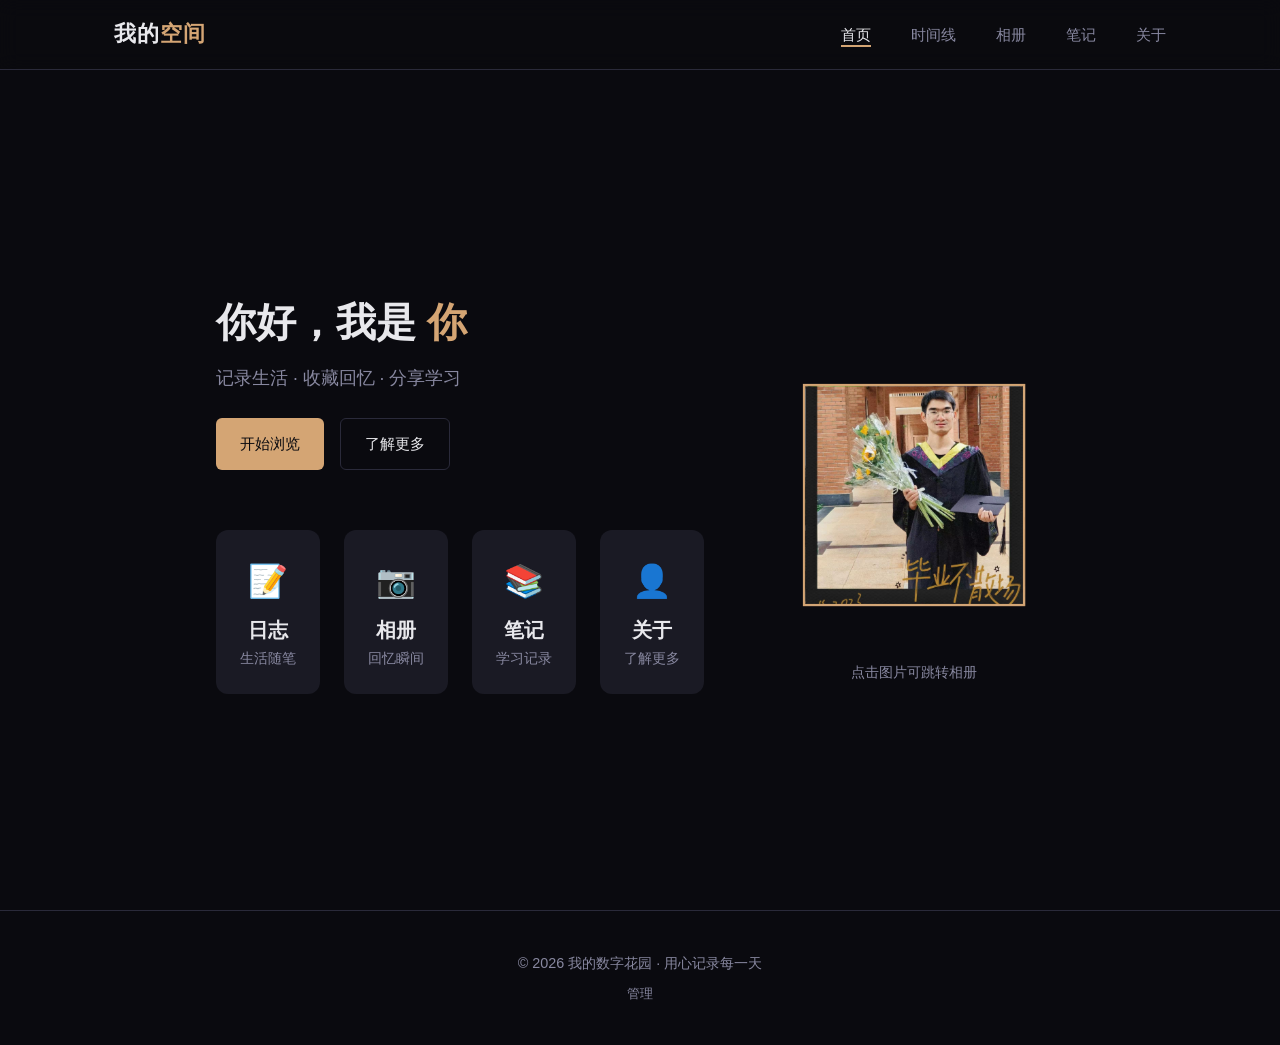
==== index.html @ 01b20768 "Add Supabase cloud storage support" ====
<!DOCTYPE html>
<html lang="zh-CN">
<head>
  <meta charset="UTF-8">
  <meta name="viewport" content="width=device-width, initial-scale=1.0">
  <title>我的数字花园</title>
  <link rel="stylesheet" href="css/base.css">
  <link rel="stylesheet" href="css/components.css">
  <style>
    .hero {
      min-height: calc(100vh - 70px);
      display: flex;
      align-items: center;
      justify-content: center;
      gap: var(--spacing-xl);
      padding: var(--spacing-lg) var(--spacing-md);
    }
    
    .hero-content {
      max-width: 500px;
    }
    
    .hero h1 {
      margin-bottom: var(--spacing-sm);
    }
    
    .hero h1 span {
      color: var(--color-accent);
    }
    
    .hero .tagline {
      color: var(--color-text-muted);
      font-size: 1.1rem;
      margin-bottom: var(--spacing-md);
    }
    
    .hero-actions {
      display: flex;
      gap: var(--spacing-sm);
    }
    
    .hero-3d {
      width: 300px;
      height: 300px;
      perspective: 1000px;
      cursor: pointer;
    }
    
    .cube-wrap {
      width: 100%;
      height: 100%;
      position: relative;
      transform-style: preserve-3d;
      animation: rotateCube 20s linear infinite;
    }
    
    @keyframes rotateCube {
      from { transform: rotateX(-10deg) rotateY(0deg); }
      to { transform: rotateX(-10deg) rotateY(360deg); }
    }
    
    .cube-face {
      position: absolute;
      width: 200px;
      height: 200px;
      left: 50px;
      top: 50px;
      border: 2px solid var(--color-accent);
      overflow: hidden;
    }
    
    .cube-face img {
      width: 100%;
      height: 100%;
      object-fit: cover;
    }
    
    .cube-face.front  { transform: translateZ(100px); }
    .cube-face.back   { transform: rotateY(180deg) translateZ(100px); }
    .cube-face.left   { transform: rotateY(-90deg) translateZ(100px); }
    .cube-face.right  { transform: rotateY(90deg) translateZ(100px); }
    .cube-face.top    { transform: rotateX(90deg) translateZ(100px); }
    .cube-face.bottom { transform: rotateX(-90deg) translateZ(100px); }
    
    .hero-3d:hover .cube-wrap {
      animation-play-state: paused;
    }
    
    .hero-3d .hint {
      text-align: center;
      margin-top: var(--spacing-sm);
      font-size: 0.85rem;
      color: var(--color-text-muted);
    }
    
    .quick-links {
      display: grid;
      grid-template-columns: repeat(4, 1fr);
      gap: var(--spacing-md);
      margin-top: var(--spacing-xl);
    }
    
    .quick-link {
      text-align: center;
      padding: var(--spacing-md);
      background: var(--color-card);
      border-radius: var(--radius-md);
      transition: var(--transition);
    }
    
    .quick-link:hover {
      background: var(--color-card-hover);
      transform: translateY(-5px);
    }
    
    .quick-link-icon {
      font-size: 2rem;
      margin-bottom: var(--spacing-xs);
    }
    
    .quick-link h4 {
      color: var(--color-text);
      margin-bottom: 4px;
    }
    
    .quick-link p {
      font-size: 0.85rem;
      color: var(--color-text-muted);
    }
    
    @media (max-width: 900px) {
      .hero {
        flex-direction: column;
        text-align: center;
      }
      
      .hero-actions {
        justify-content: center;
      }
      
      .quick-links {
        grid-template-columns: repeat(2, 1fr);
      }
    }
    
    @media (max-width: 500px) {
      .hero-3d {
        width: 200px;
        height: 200px;
      }
      
      .cube-face {
        width: 140px;
        height: 140px;
        left: 30px;
        top: 30px;
      }
      
      .cube-face.front { transform: translateZ(70px); }
      .cube-face.back { transform: rotateY(180deg) translateZ(70px); }
      .cube-face.left { transform: rotateY(-90deg) translateZ(70px); }
      .cube-face.right { transform: rotateY(90deg) translateZ(70px); }
      .cube-face.top { transform: rotateX(90deg) translateZ(70px); }
      .cube-face.bottom { transform: rotateX(-90deg) translateZ(70px); }
    }
  </style>
</head>
<body>
  <nav class="nav">
    <div class="container nav-inner">
      <a href="index.html" class="nav-logo">我的<span>空间</span></a>
      <ul class="nav-links">
        <li><a href="index.html">首页</a></li>
        <li><a href="timeline.html">时间线</a></li>
        <li><a href="gallery.html">相册</a></li>
        <li><a href="notes.html">笔记</a></li>
        <li><a href="about.html">关于</a></li>
      </ul>
      <div class="nav-toggle">
        <span></span>
        <span></span>
        <span></span>
      </div>
    </div>
  </nav>

  <main class="page">
    <section class="hero container">
      <div class="hero-content fade-in">
        <h1>你好，我是 <span>你</span></h1>
        <p class="tagline">记录生活 · 收藏回忆 · 分享学习</p>
        <div class="hero-actions">
          <a href="timeline.html" class="btn btn-primary">开始浏览</a>
          <a href="about.html" class="btn btn-secondary">了解更多</a>
        </div>
        <div class="quick-links">
          <a href="timeline.html" class="quick-link">
            <div class="quick-link-icon">📝</div>
            <h4>日志</h4>
            <p>生活随笔</p>
          </a>
          <a href="gallery.html" class="quick-link">
            <div class="quick-link-icon">📷</div>
            <h4>相册</h4>
            <p>回忆瞬间</p>
          </a>
          <a href="notes.html" class="quick-link">
            <div class="quick-link-icon">📚</div>
            <h4>笔记</h4>
            <p>学习记录</p>
          </a>
          <a href="about.html" class="quick-link">
            <div class="quick-link-icon">👤</div>
            <h4>关于</h4>
            <p>了解更多</p>
          </a>
        </div>
      </div>
      <div class="hero-3d fade-in">
        <div class="cube-wrap">
          <div class="cube-face front"><img src="images/1.jpg" alt=""></div>
          <div class="cube-face back"><img src="images/2.jpg" alt=""></div>
          <div class="cube-face left"><img src="images/3.jpg" alt=""></div>
          <div class="cube-face right"><img src="images/4.jpg" alt=""></div>
          <div class="cube-face top"><img src="images/5.jpg" alt=""></div>
          <div class="cube-face bottom"><img src="images/6.jpg" alt=""></div>
        </div>
        <p class="hint">点击图片可跳转相册</p>
      </div>
    </section>
  </main>

  <footer class="footer">
    <div class="container">
      <p>© 2026 我的数字花园 · 用心记录每一天</p>
      <p style="margin-top: 8px; font-size: 0.8rem;"><a href="admin.html" style="color: var(--color-text-muted);">管理</a></p>
    </div>
  </footer>

  <script src="js/supabase.js"></script>
  <script src="js/main.js"></script>
  <script src="js/frontend.js"></script>
</body>
</html>
---- css/base.css ----
:root {
  --color-bg: #0a0a0f;
  --color-bg-secondary: #12121a;
  --color-card: #1a1a24;
  --color-card-hover: #222230;
  --color-text: #e8e8ec;
  --color-text-muted: #8888a0;
  --color-accent: #d4a574;
  --color-accent-secondary: #7eb8da;
  --color-border: #2a2a3a;
  
  --font-primary: 'Segoe UI', 'PingFang SC', sans-serif;
  --font-serif: 'Georgia', serif;
  
  --spacing-xs: 8px;
  --spacing-sm: 16px;
  --spacing-md: 24px;
  --spacing-lg: 40px;
  --spacing-xl: 60px;
  
  --radius-sm: 6px;
  --radius-md: 12px;
  --radius-lg: 20px;
  
  --shadow-card: 0 4px 20px rgba(0, 0, 0, 0.3);
  --shadow-hover: 0 8px 30px rgba(0, 0, 0, 0.4);
  
  --transition: all 0.3s ease;
}

*, *::before, *::after {
  box-sizing: border-box;
  margin: 0;
  padding: 0;
}

html {
  scroll-behavior: smooth;
}

body {
  font-family: var(--font-primary);
  background-color: var(--color-bg);
  color: var(--color-text);
  line-height: 1.7;
  min-height: 100vh;
}

a {
  color: var(--color-accent);
  text-decoration: none;
  transition: var(--transition);
}

a:hover {
  color: var(--color-text);
}

img {
  max-width: 100%;
  height: auto;
  display: block;
}

h1, h2, h3, h4, h5, h6 {
  font-weight: 600;
  line-height: 1.3;
}

h1 { font-size: 2.5rem; }
h2 { font-size: 2rem; }
h3 { font-size: 1.5rem; }
h4 { font-size: 1.25rem; }

.container {
  width: 100%;
  max-width: 1100px;
  margin: 0 auto;
  padding: 0 var(--spacing-md);
}

.page {
  min-height: 100vh;
  padding-top: 80px;
}

.section {
  padding: var(--spacing-xl) 0;
}

.fade-in {
  opacity: 0;
  transform: translateY(20px);
  transition: opacity 0.6s ease, transform 0.6s ease;
}

.fade-in.visible {
  opacity: 1;
  transform: translateY(0);
}

::-webkit-scrollbar {
  width: 8px;
}

::-webkit-scrollbar-track {
  background: var(--color-bg-secondary);
}

::-webkit-scrollbar-thumb {
  background: var(--color-border);
  border-radius: 4px;
}

::-webkit-scrollbar-thumb:hover {
  background: var(--color-accent);
}

::selection {
  background: var(--color-accent);
  color: var(--color-bg);
}

@media (max-width: 768px) {
  :root {
    --spacing-xl: 40px;
    --spacing-lg: 30px;
  }
  
  h1 { font-size: 2rem; }
  h2 { font-size: 1.75rem; }
}
---- css/components.css ----
.nav {
  position: fixed;
  top: 0;
  left: 0;
  right: 0;
  height: 70px;
  background: rgba(10, 10, 15, 0.9);
  backdrop-filter: blur(10px);
  z-index: 1000;
  border-bottom: 1px solid var(--color-border);
}

.nav-inner {
  display: flex;
  align-items: center;
  justify-content: space-between;
  height: 100%;
}

.nav-logo {
  font-size: 1.4rem;
  font-weight: 700;
  color: var(--color-text);
  letter-spacing: 1px;
}

.nav-logo span {
  color: var(--color-accent);
}

.nav-links {
  display: flex;
  gap: var(--spacing-lg);
  list-style: none;
}

.nav-links a {
  color: var(--color-text-muted);
  font-size: 0.95rem;
  position: relative;
}

.nav-links a::after {
  content: '';
  position: absolute;
  bottom: -4px;
  left: 0;
  width: 0;
  height: 2px;
  background: var(--color-accent);
  transition: width 0.3s ease;
}

.nav-links a:hover,
.nav-links a.active {
  color: var(--color-text);
}

.nav-links a:hover::after,
.nav-links a.active::after {
  width: 100%;
}

.nav-toggle {
  display: none;
  flex-direction: column;
  gap: 5px;
  cursor: pointer;
  padding: 5px;
}

.nav-toggle span {
  width: 25px;
  height: 2px;
  background: var(--color-text);
  transition: var(--transition);
}

.card {
  background: var(--color-card);
  border-radius: var(--radius-md);
  padding: var(--spacing-md);
  box-shadow: var(--shadow-card);
  transition: var(--transition);
}

.card:hover {
  background: var(--color-card-hover);
  box-shadow: var(--shadow-hover);
  transform: translateY(-3px);
}

.btn {
  display: inline-flex;
  align-items: center;
  gap: 8px;
  padding: 12px 24px;
  border-radius: var(--radius-sm);
  font-size: 0.95rem;
  font-weight: 500;
  cursor: pointer;
  transition: var(--transition);
  border: none;
}

.btn-primary {
  background: var(--color-accent);
  color: var(--color-bg);
}

.btn-primary:hover {
  background: #e0b080;
  transform: translateY(-2px);
}

.btn-secondary {
  background: transparent;
  border: 1px solid var(--color-border);
  color: var(--color-text);
}

.btn-secondary:hover {
  border-color: var(--color-accent);
  color: var(--color-accent);
}

.tag {
  display: inline-block;
  padding: 4px 12px;
  background: rgba(212, 165, 116, 0.15);
  color: var(--color-accent);
  border-radius: 20px;
  font-size: 0.8rem;
}

.tag-blue {
  background: rgba(126, 184, 218, 0.15);
  color: var(--color-accent-secondary);
}

.avatar {
  width: 120px;
  height: 120px;
  border-radius: 50%;
  object-fit: cover;
  border: 3px solid var(--color-accent);
}

.profile-card {
  text-align: center;
  padding: var(--spacing-lg);
}

.profile-card .avatar {
  margin: 0 auto var(--spacing-md);
}

.profile-card h2 {
  margin-bottom: var(--spacing-xs);
}

.profile-card .bio {
  color: var(--color-text-muted);
  margin-bottom: var(--spacing-md);
}

.social-links {
  display: flex;
  justify-content: center;
  gap: var(--spacing-sm);
}

.social-links a {
  width: 40px;
  height: 40px;
  display: flex;
  align-items: center;
  justify-content: center;
  border-radius: 50%;
  background: var(--color-bg-secondary);
  color: var(--color-text-muted);
  transition: var(--transition);
}

.social-links a:hover {
  background: var(--color-accent);
  color: var(--color-bg);
}

.grid {
  display: grid;
  gap: var(--spacing-md);
}

.grid-2 { grid-template-columns: repeat(2, 1fr); }
.grid-3 { grid-template-columns: repeat(3, 1fr); }
.grid-4 { grid-template-columns: repeat(4, 1fr); }

.timeline {
  position: relative;
  padding-left: 30px;
}

.timeline::before {
  content: '';
  position: absolute;
  left: 8px;
  top: 0;
  bottom: 0;
  width: 2px;
  background: var(--color-border);
}

.timeline-item {
  position: relative;
  padding-bottom: var(--spacing-lg);
}

.timeline-item::before {
  content: '';
  position: absolute;
  left: -26px;
  top: 5px;
  width: 12px;
  height: 12px;
  border-radius: 50%;
  background: var(--color-accent);
  border: 3px solid var(--color-bg);
}

.timeline-date {
  font-size: 0.85rem;
  color: var(--color-accent);
  margin-bottom: var(--spacing-xs);
}

.gallery-grid {
  display: grid;
  grid-template-columns: repeat(auto-fill, minmax(250px, 1fr));
  gap: var(--spacing-sm);
}

.gallery-item {
  aspect-ratio: 1;
  border-radius: var(--radius-sm);
  overflow: hidden;
  cursor: pointer;
  position: relative;
}

.gallery-item img {
  width: 100%;
  height: 100%;
  object-fit: cover;
  transition: transform 0.4s ease;
}

.gallery-item:hover img {
  transform: scale(1.1);
}

.gallery-item::after {
  content: '';
  position: absolute;
  inset: 0;
  background: linear-gradient(to top, rgba(0,0,0,0.5), transparent);
  opacity: 0;
  transition: var(--transition);
}

.gallery-item:hover::after {
  opacity: 1;
}

.lightbox {
  position: fixed;
  inset: 0;
  background: rgba(0, 0, 0, 0.95);
  z-index: 2000;
  display: none;
  align-items: center;
  justify-content: center;
  cursor: zoom-out;
}

.lightbox.active {
  display: flex;
}

.lightbox img {
  max-width: 90vw;
  max-height: 90vh;
  object-fit: contain;
}

.notes-list {
  display: flex;
  flex-direction: column;
  gap: var(--spacing-md);
}

.note-card {
  padding: var(--spacing-md);
}

.note-card h3 {
  margin-bottom: var(--spacing-xs);
}

.note-card .note-meta {
  font-size: 0.85rem;
  color: var(--color-text-muted);
  margin-bottom: var(--spacing-sm);
}

.note-card .note-excerpt {
  color: var(--color-text-muted);
  font-size: 0.95rem;
}

.footer {
  padding: var(--spacing-lg) 0;
  text-align: center;
  border-top: 1px solid var(--color-border);
  color: var(--color-text-muted);
  font-size: 0.9rem;
}

@media (max-width: 768px) {
  .nav-links {
    position: fixed;
    top: 70px;
    left: 0;
    right: 0;
    background: var(--color-bg-secondary);
    flex-direction: column;
    padding: var(--spacing-md);
    gap: var(--spacing-sm);
    transform: translateY(-100%);
    opacity: 0;
    visibility: hidden;
    transition: var(--transition);
  }
  
  .nav-links.active {
    transform: translateY(0);
    opacity: 1;
    visibility: visible;
  }
  
  .nav-toggle {
    display: flex;
  }
  
  .grid-2, .grid-3, .grid-4 {
    grid-template-columns: 1fr;
  }
}
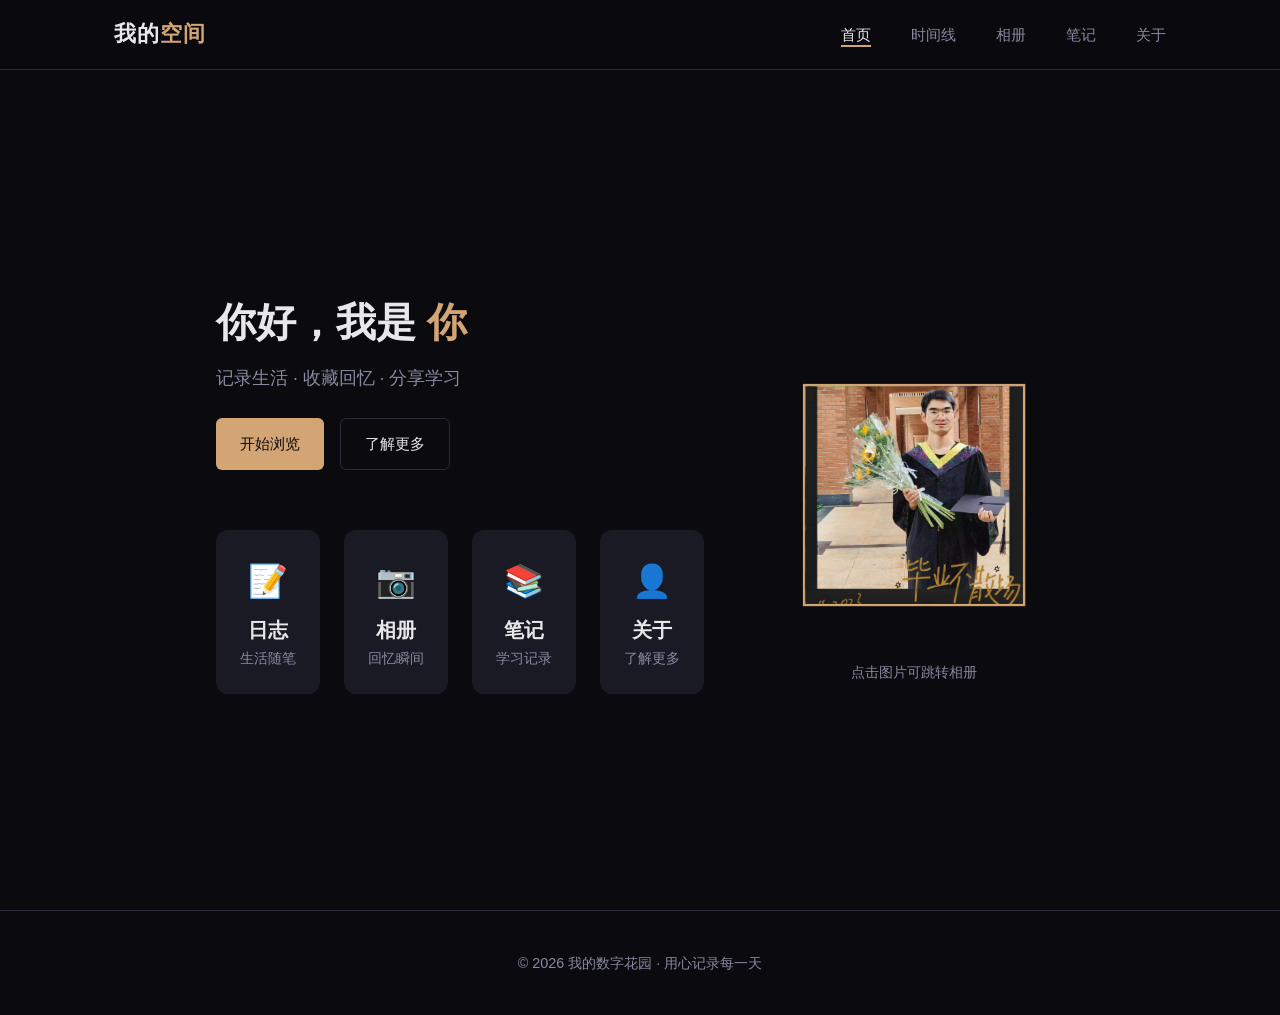
==== commit 30df7295: "Add password verification for admin" ====
--- a/index.html
+++ b/index.html
@@ -187,8 +187,8 @@
   <main class="page">
     <section class="hero container">
       <div class="hero-content fade-in">
-        <h1>你好，我是 <span>你</span></h1>
-        <p class="tagline">记录生活 · 收藏回忆 · 分享学习</p>
+        <h1 id="hero-name">你好，我是 <span>你</span></h1>
+        <p class="tagline" id="hero-subtitle">记录生活 · 收藏回忆 · 分享学习</p>
         <div class="hero-actions">
           <a href="timeline.html" class="btn btn-primary">开始浏览</a>
           <a href="about.html" class="btn btn-secondary">了解更多</a>
@@ -233,7 +233,6 @@
   <footer class="footer">
     <div class="container">
       <p>© 2026 我的数字花园 · 用心记录每一天</p>
-      <p style="margin-top: 8px; font-size: 0.8rem;"><a href="admin.html" style="color: var(--color-text-muted);">管理</a></p>
     </div>
   </footer>
 
